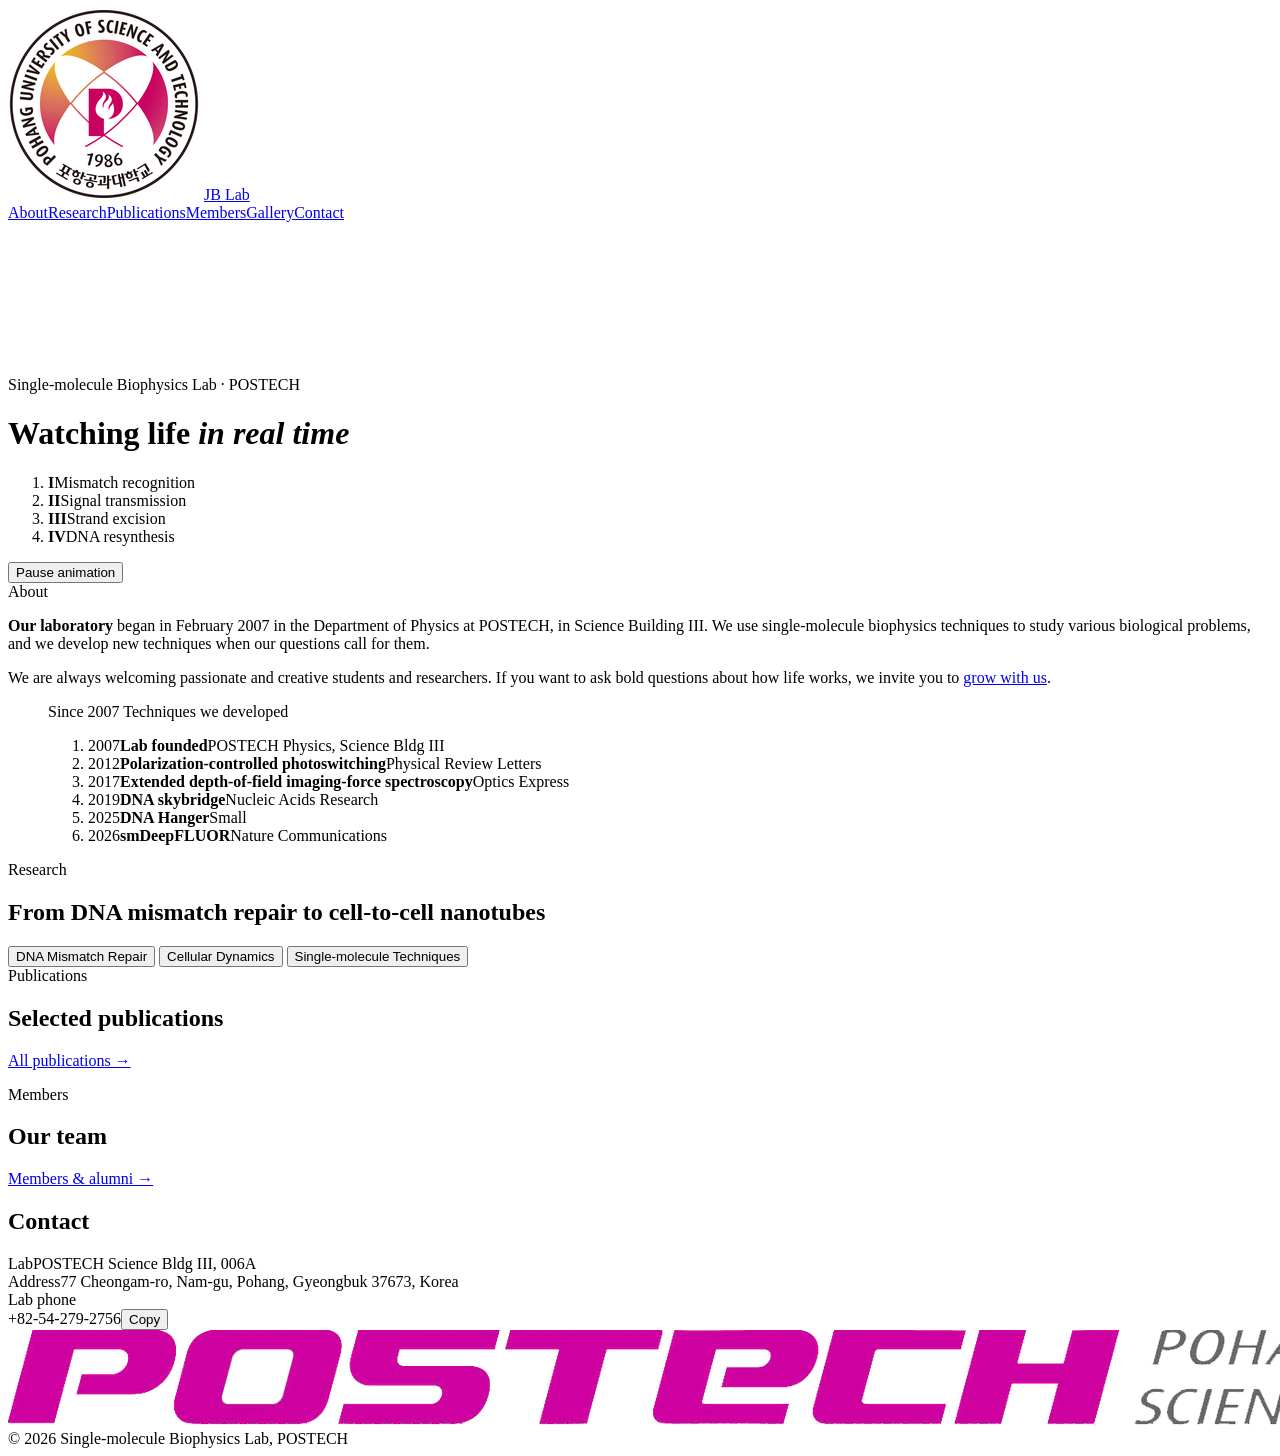
==== index.html @ fd7d80dd "First upload" ====
<!doctype html>
<html lang="en">
<head>
<meta charset="utf-8">
<meta http-equiv="Content-Security-Policy" content="default-src 'self'; script-src 'self'; style-src 'self' https://fonts.googleapis.com; font-src 'self' https://fonts.gstatic.com; img-src 'self' data:; media-src 'self'; connect-src 'self'; object-src 'none'; base-uri 'self'; form-action 'none'; upgrade-insecure-requests">
<meta name="referrer" content="strict-origin-when-cross-origin">
<meta http-equiv="X-Content-Type-Options" content="nosniff">
<meta name="viewport" content="width=device-width, initial-scale=1, viewport-fit=cover">
<title>JB Lab · Single-molecule Biophysics Lab, POSTECH</title>
<meta name="description" content="Jong-Bong Lee's Single-molecule Biophysics Lab at POSTECH: DNA mismatch repair, tunneling nanotubes and single-molecule imaging techniques.">
<meta property="og:type" content="website">
<meta property="og:title" content="JB Lab · Single-molecule Biophysics Lab, POSTECH">
<meta property="og:description" content="Watching life in real time: single-molecule biophysics at POSTECH.">
<meta property="og:url" content="https://jblab.postech.ac.kr/">
<meta property="og:image" content="https://jblab.postech.ac.kr/img/og-image.png">
<link rel="canonical" href="https://jblab.postech.ac.kr/">
<link rel="icon" href="img/favicon.svg" type="image/svg+xml">
<link rel="icon" href="img/favicon-32.png" sizes="32x32" type="image/png">
<link rel="apple-touch-icon" href="img/apple-touch-icon.png">
<link rel="preconnect" href="https://fonts.googleapis.com">
<link rel="preconnect" href="https://fonts.gstatic.com" crossorigin>
<link rel="stylesheet" href="https://fonts.googleapis.com/css2?family=Bricolage+Grotesque:opsz,wght@12..96,400;12..96,600;12..96,800&family=IBM+Plex+Sans:wght@400;500;600&family=IBM+Plex+Mono:wght@400;500&family=Noto+Sans+KR:wght@400;600&display=swap">
<link rel="stylesheet" href="css/style.css">
</head>
<body>
<header class="top">
  <div class="wrap">
    <div class="brand-wrap">
      <a class="emblem" href="https://www.postech.ac.kr/kor/index.do" target="_blank" rel="noopener noreferrer" aria-label="POSTECH homepage"><img src="img/postech-emblem.png" alt="POSTECH emblem" width="192" height="192"></a>
      <span class="brand-div" aria-hidden="true"></span>
      <a class="brand" href="#top">JB Lab</a>
    </div>
    <nav class="main" aria-label="Sections">
      <a href="#about" data-sec="about">About</a><a href="#research" data-sec="research">Research</a><a href="#publications" data-view="publications">Publications</a><a href="#members" data-view="members">Members</a><a href="#gallery" data-view="gallery">Gallery</a><a href="#contact" data-sec="contact">Contact</a>
    </nav>
  </div>
</header>

<main>
<div class="view" data-view="home">
<div class="hero" id="top">
  <canvas id="field" aria-hidden="true"></canvas>
  <div class="wrap">
    <div class="eyebrow">Single-molecule Biophysics Lab · POSTECH</div>
    <h1>Watching life <em>in real time</em></h1>
    <ol class="stages" id="stages" aria-label="DNA mismatch repair steps shown in the animation">
      <li class="on"><b>I</b>Mismatch recognition</li>
      <li><b>II</b>Signal transmission</li>
      <li><b>III</b>Strand excision</li>
      <li><b>IV</b>DNA resynthesis</li>
    </ol>
  </div>
  <button class="anim-btn" id="anim-btn" type="button" aria-pressed="false">Pause animation</button>
</div>
<section id="about">
  <div class="wrap welcome">
    <div class="sec-head about-head">
      <div class="eyebrow">About</div>
    </div>
    <div class="body">
      <p><strong class="lead-in">Our laboratory</strong> began in February 2007 in the Department of Physics at POSTECH, in Science Building III. We use single-molecule biophysics techniques to study various biological problems, and we develop new techniques when our questions call for them.</p>
      <p>We are always welcoming passionate and creative students and researchers. If you want to ask bold questions about how life works, we invite you to <a href="#contact">grow with us</a>.</p>
    </div>
    <figure class="since" lang="en" aria-labelledby="since-cap">
      <figcaption id="since-cap">
        <span class="since-title">Since 2007</span>
        <span class="since-key"><span><i class="mk tool"></i>Techniques we developed</span></span>
      </figcaption>
      <ol class="tl">
        <li class="start"><span class="yr">2007</span><i class="mk start"></i><b>Lab founded</b><span class="src">POSTECH Physics, Science Bldg III</span></li>
        <li class="tool"><span class="yr">2012</span><i class="mk tool"></i><b>Polarization-controlled photoswitching</b><span class="src">Physical Review Letters</span></li>
        <li class="tool"><span class="yr">2017</span><i class="mk tool"></i><b>Extended depth-of-field imaging-force spectroscopy</b><span class="src">Optics Express</span></li>
        <li class="tool"><span class="yr">2019</span><i class="mk tool"></i><b>DNA skybridge</b><span class="src">Nucleic Acids Research</span></li>
        <li class="tool"><span class="yr">2025</span><i class="mk tool"></i><b>DNA Hanger</b><span class="src">Small</span></li>
        <li class="tool"><span class="yr">2026</span><i class="mk tool"></i><b>smDeepFLUOR</b><span class="src">Nature Communications</span></li>
      </ol>
    </figure>
  </div>
</section>

<section id="research">
  <div class="wrap">
    <div class="sec-head">
      <div class="eyebrow">Research</div>
      <h2>From DNA mismatch repair to cell-to-cell nanotubes</h2>
    </div>
    <div class="tabs" role="tablist" aria-label="Research programs">
      <button class="tab" role="tab" id="tab-dna" aria-selected="true" data-g="dna">DNA Mismatch Repair</button>
      <button class="tab" role="tab" id="tab-cell" aria-selected="false" data-g="cell">Cellular Dynamics</button>
      <button class="tab" role="tab" id="tab-tech" aria-selected="false" data-g="tech">Single-molecule Techniques</button>
    </div>
    <div class="topics" id="topics" role="tabpanel"></div>
  </div>
</section>

<section id="highlights">
  <div class="wrap">
    <div class="sec-head row-head"><div><div class="eyebrow">Publications</div><h2>Selected publications</h2></div><a class="more-link" href="#publications">All publications &rarr;</a></div>
    <ol class="sel-list" id="selected"></ol>
  </div>
</section>

<section id="team">
  <div class="wrap">
    <div class="sec-head row-head"><div><div class="eyebrow">Members</div><h2>Our team</h2></div><a class="more-link" href="#members">Members &amp; alumni &rarr;</a></div>
    <ul class="team-grid" id="team-grid"></ul>
  </div>
</section>

<section id="contact">
  <div class="wrap contact">
    <div class="sec-head"><h2>Contact</h2></div>
    <div class="cards">
      <div class="cinfo"><span class="eyebrow">Lab</span><span>POSTECH Science Bldg III, 006A</span></div>
      <div class="cinfo"><span class="eyebrow">Address</span><span>77 Cheongam-ro, Nam-gu, Pohang, Gyeongbuk 37673, Korea</span></div>
      <div class="cinfo"><span class="eyebrow">Lab phone</span><div class="copyrow"><span>+82-54-279-2756</span><button class="copy" id="copy-tel" data-v="+82-54-279-2756">Copy</button></div></div>
    </div>
  </div>
</section>
</div>
<div class="view" data-view="publications" hidden>
<section class="page" aria-labelledby="pubs-title">
  <div class="wrap">
    <div class="sec-head">
      <div class="eyebrow">Publications</div>
      <h2 id="pubs-title">Papers &amp; preprints</h2>
      <p>Corresponding authors marked with *, equal contribution with #.</p>
    </div>
    <div class="pub-tools">
      <div class="tabs tabs-flush" role="group" aria-label="Filter">
        <button class="tab" id="f-all" aria-pressed="true" aria-selected="true" data-f="all">All</button>
        <button class="tab" id="f-paper" aria-selected="false" data-f="paper">Papers</button>
        <button class="tab" id="f-pre" aria-selected="false" data-f="pre">Preprints</button>
      </div>
      <input id="pub-search" type="search" placeholder="Search title, author or journal" aria-label="Search publications">
      <span class="pub-count" id="pub-count"></span>
    </div>
    <div id="pub-list"></div>
  </div>
</section>
</div>
<div class="view" data-view="members" hidden>
<section class="page" aria-labelledby="people-title">
  <div class="wrap">
    <div class="sec-head"><div class="eyebrow" id="people-title">Members</div></div>
    <div class="group-label first">Principal Investigator · Professor</div>
    <div class="pi">
      <div class="avatar photo"><img src="img/people/jblee.webp" alt="Jong-Bong Lee" width="320" height="320"></div>
      <div>
        <h3>Jong-Bong Lee <span class="ko pi-ko">(이종봉)</span></h3>
        <p class="pi-title">Professor, Department of Physics &amp; I-BIO, POSTECH<br>Vice President of Academic Affairs, POSTECH</p>
        <dl class="facts">
          <dt>Office</dt><dd>Science Bldg III, Room 215 (공학3동 215호)</dd>
          <dt>Tel</dt><dd>054-279-2095</dd>
          <dt>E-mail</dt><dd class="mono">jblee@postech.ac.kr</dd>
        </dl>
      </div>
      <div class="pi-bio">
        <div class="bio-cols">
          <div class="bio-col" role="group" aria-labelledby="bio-edu"><h4 id="bio-edu">Education</h4><ul class="cv cv-short">
            <li><time>2004</time><span>Ph.D., Physics, Brandeis University, USA <small>Advisor: Prof. Robert B. Meyer</small></span></li>
            <li><time>1996</time><span>M.S., Physics, Sogang University <small>Advisor: Prof. Sin-Doo Lee</small></span></li>
            <li><time>1993</time><span>B.S., Physics (minor in Mathematics), Sogang University</span></li>
          </ul></div>
          <div class="bio-col" role="group" aria-labelledby="bio-car"><h4 id="bio-car">Career</h4><ul class="cv">
            <li><time>2023 ~ Present</time><span>Vice President of Academic Affairs, POSTECH</span></li>
            <li><time>2007 ~ Present</time><span>Assistant, Associate and Full Professor, Department of Physics, POSTECH</span></li>
            <li><time>2019 ~ 2023</time><span>Head, Division of Interdisciplinary Bioscience &amp; Bioengineering (I-BIO), POSTECH</span></li>
            <li><time>2017 ~ 2019</time><span>Mueunjae-Chaired Professor, POSTECH</span></li>
            <li><time>2004 ~ 2007</time><span>Postdoctoral Researcher, Harvard Medical School, USA</span></li>
          </ul></div>
          <div class="bio-col" role="group" aria-labelledby="bio-svc"><h4 id="bio-svc">Service</h4><ul class="cv">
            <li><time>2021 ~ Present</time><span>Member, Commission on Biological Physics, International Union of Pure and Applied Physics (IUPAP)</span></li>
            <li><time>2025 ~ 2026</time><span>Auditor, Asia Pacific Center for Theoretical Physics (APCTP)</span></li>
            <li><time>2019 ~ 2021</time><span>Chair, Division of Biological Physics, Korean Physical Society</span></li>
          </ul></div>
        </div>
      </div>
    </div>
    <div class="group-label">Postdoctoral Researcher</div>
    <div class="people" id="postdocs"></div>
    <div class="group-label">Graduate Students</div>
    <div class="people" id="students"></div>
    <div class="group-label">Alumni</div>
    <div class="alumni" id="alumni"></div>
  </div>
</section>
</div>
<div class="view" data-view="gallery" hidden>
<section class="page" aria-labelledby="gallery-title">
  <div class="wrap">
    <div class="sec-head"><div class="eyebrow">Life in the lab</div><h2 id="gallery-title">Photo gallery</h2></div>
    <div class="gal-tools">
      <div class="tabs gal-years" id="gal-years" role="group" aria-label="Filter by year"></div>
      <span class="pub-count" id="gal-count"></span>
    </div>
    <div id="gal-list"></div>
  </div>
</section>
</div>
</main>
<div class="lb" id="lb" hidden role="dialog" aria-modal="true" aria-labelledby="lb-title">
  <div class="lb-bar">
    <div class="lb-meta"><b id="lb-title"></b><span id="lb-sub"></span></div>
    <button class="lb-btn" id="lb-close" type="button" aria-label="Close">&times;</button>
  </div>
  <div class="lb-stage">
    <button class="lb-btn lb-nav" id="lb-prev" type="button" aria-label="Previous photo">&lsaquo;</button>
    <img id="lb-img" alt="">
    <button class="lb-btn lb-nav" id="lb-next" type="button" aria-label="Next photo">&rsaquo;</button>
  </div>
</div>

<footer>
  <div class="wrap">
    <a class="univ" href="https://www.postech.ac.kr/kor/index.do" target="_blank" rel="noopener noreferrer" aria-label="POSTECH homepage"><img src="img/postech-logo.webp" alt="POSTECH, Pohang University of Science and Technology" width="1855" height="96"></a>
    <span>© 2026 Single-molecule Biophysics Lab, POSTECH</span>
  </div>
</footer>

<script src="js/main.js" defer></script>
</body>
</html>
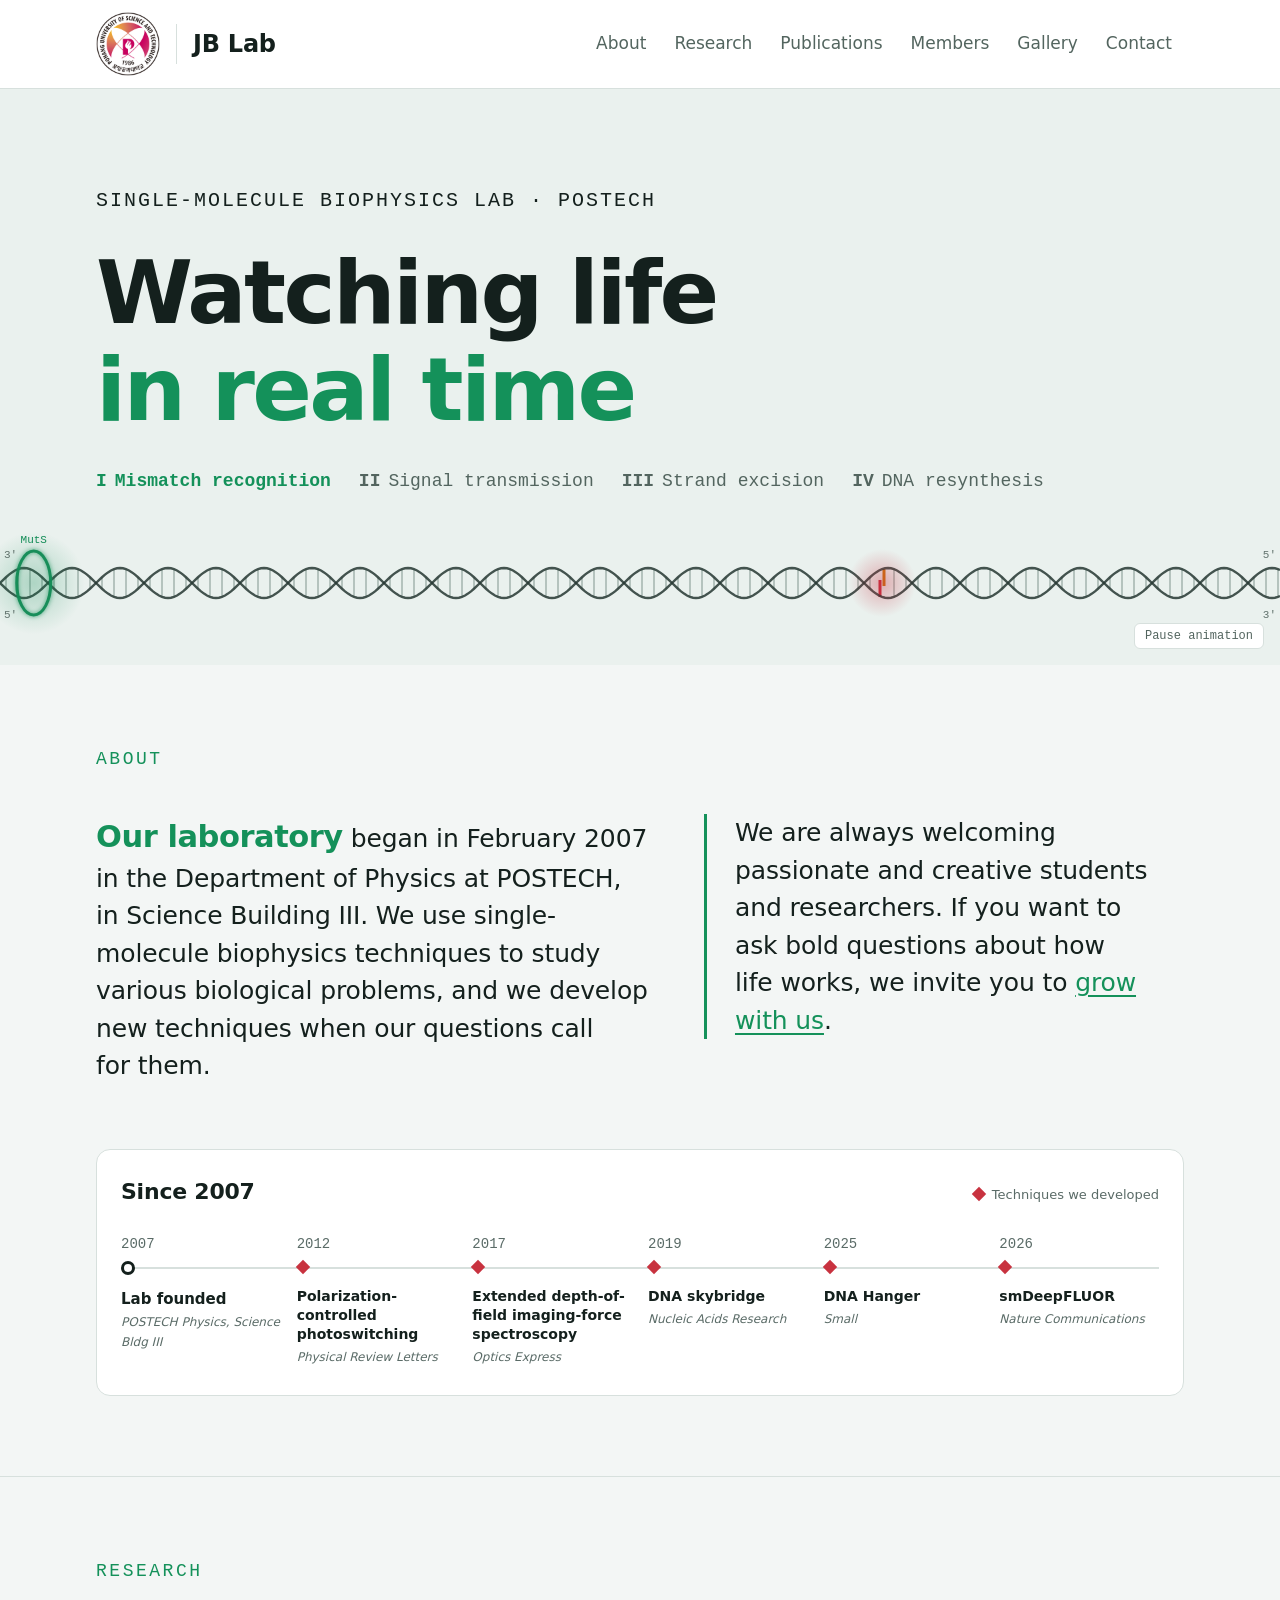
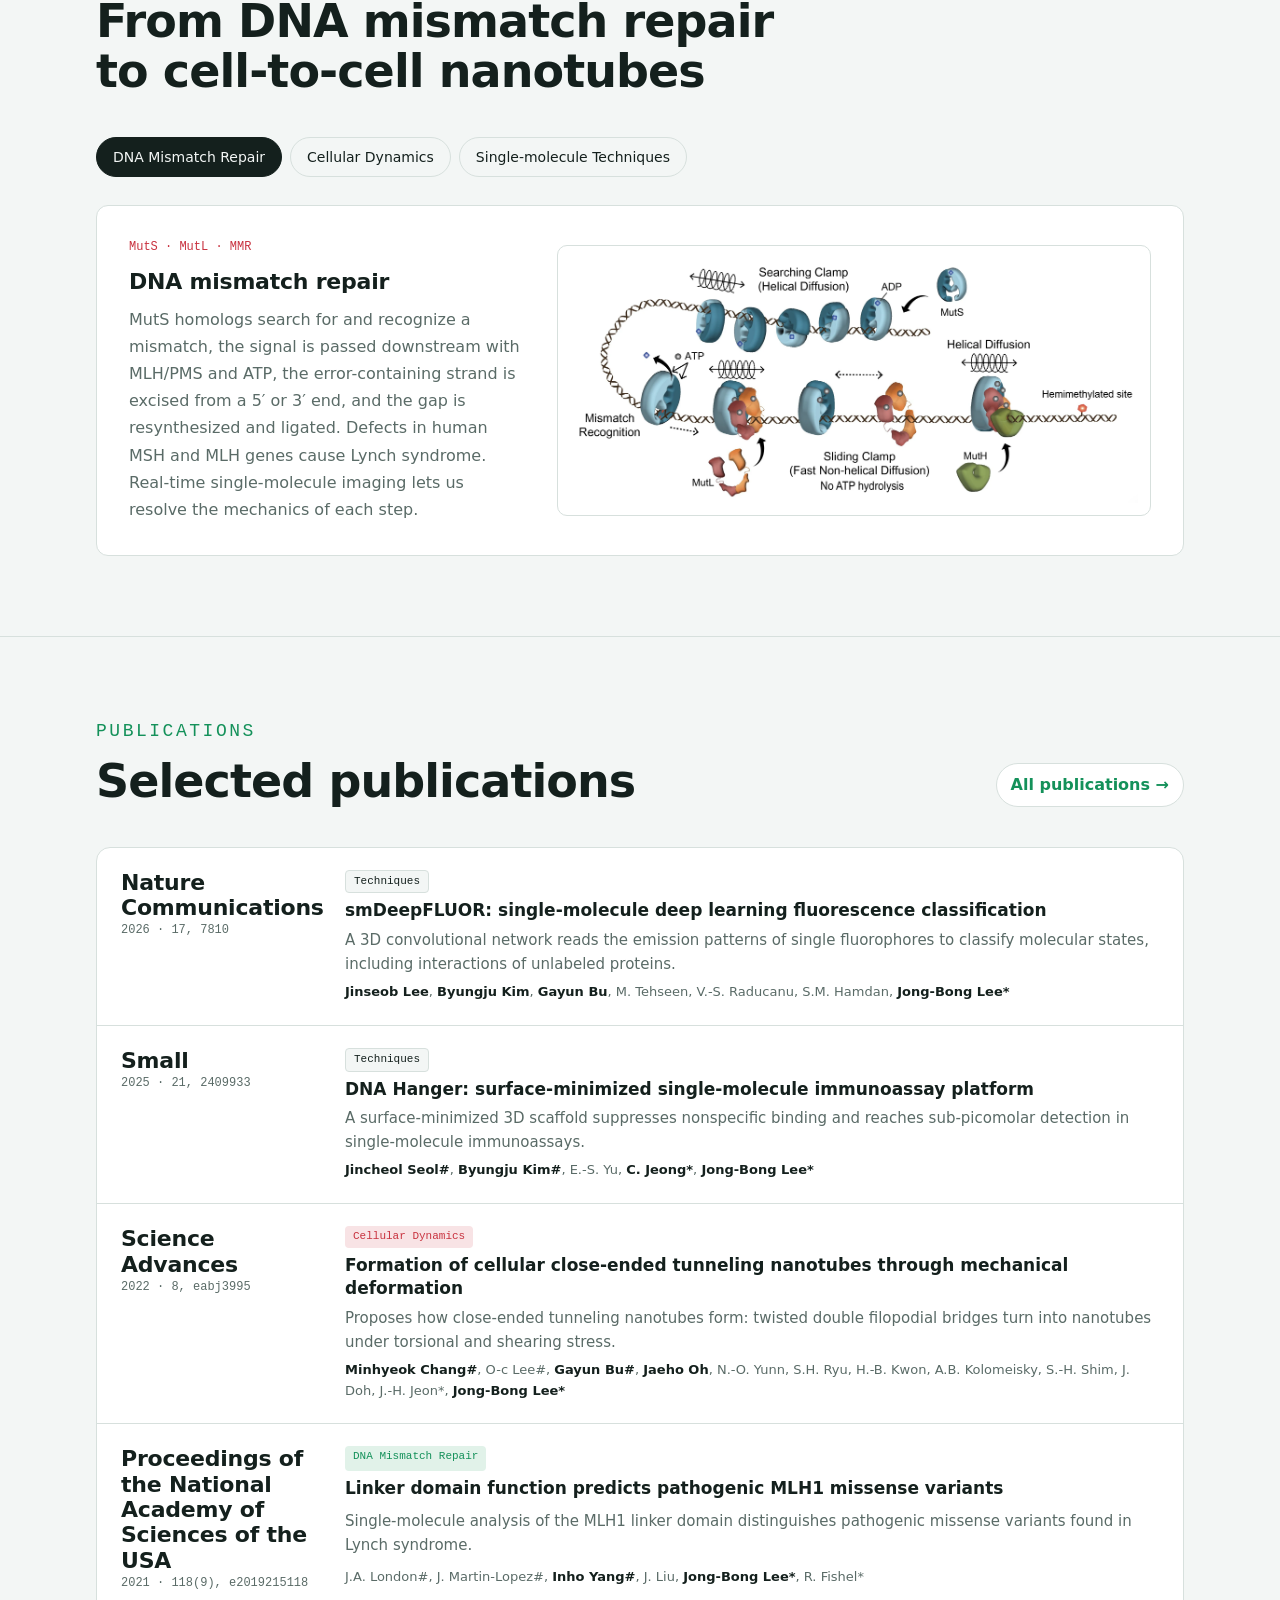
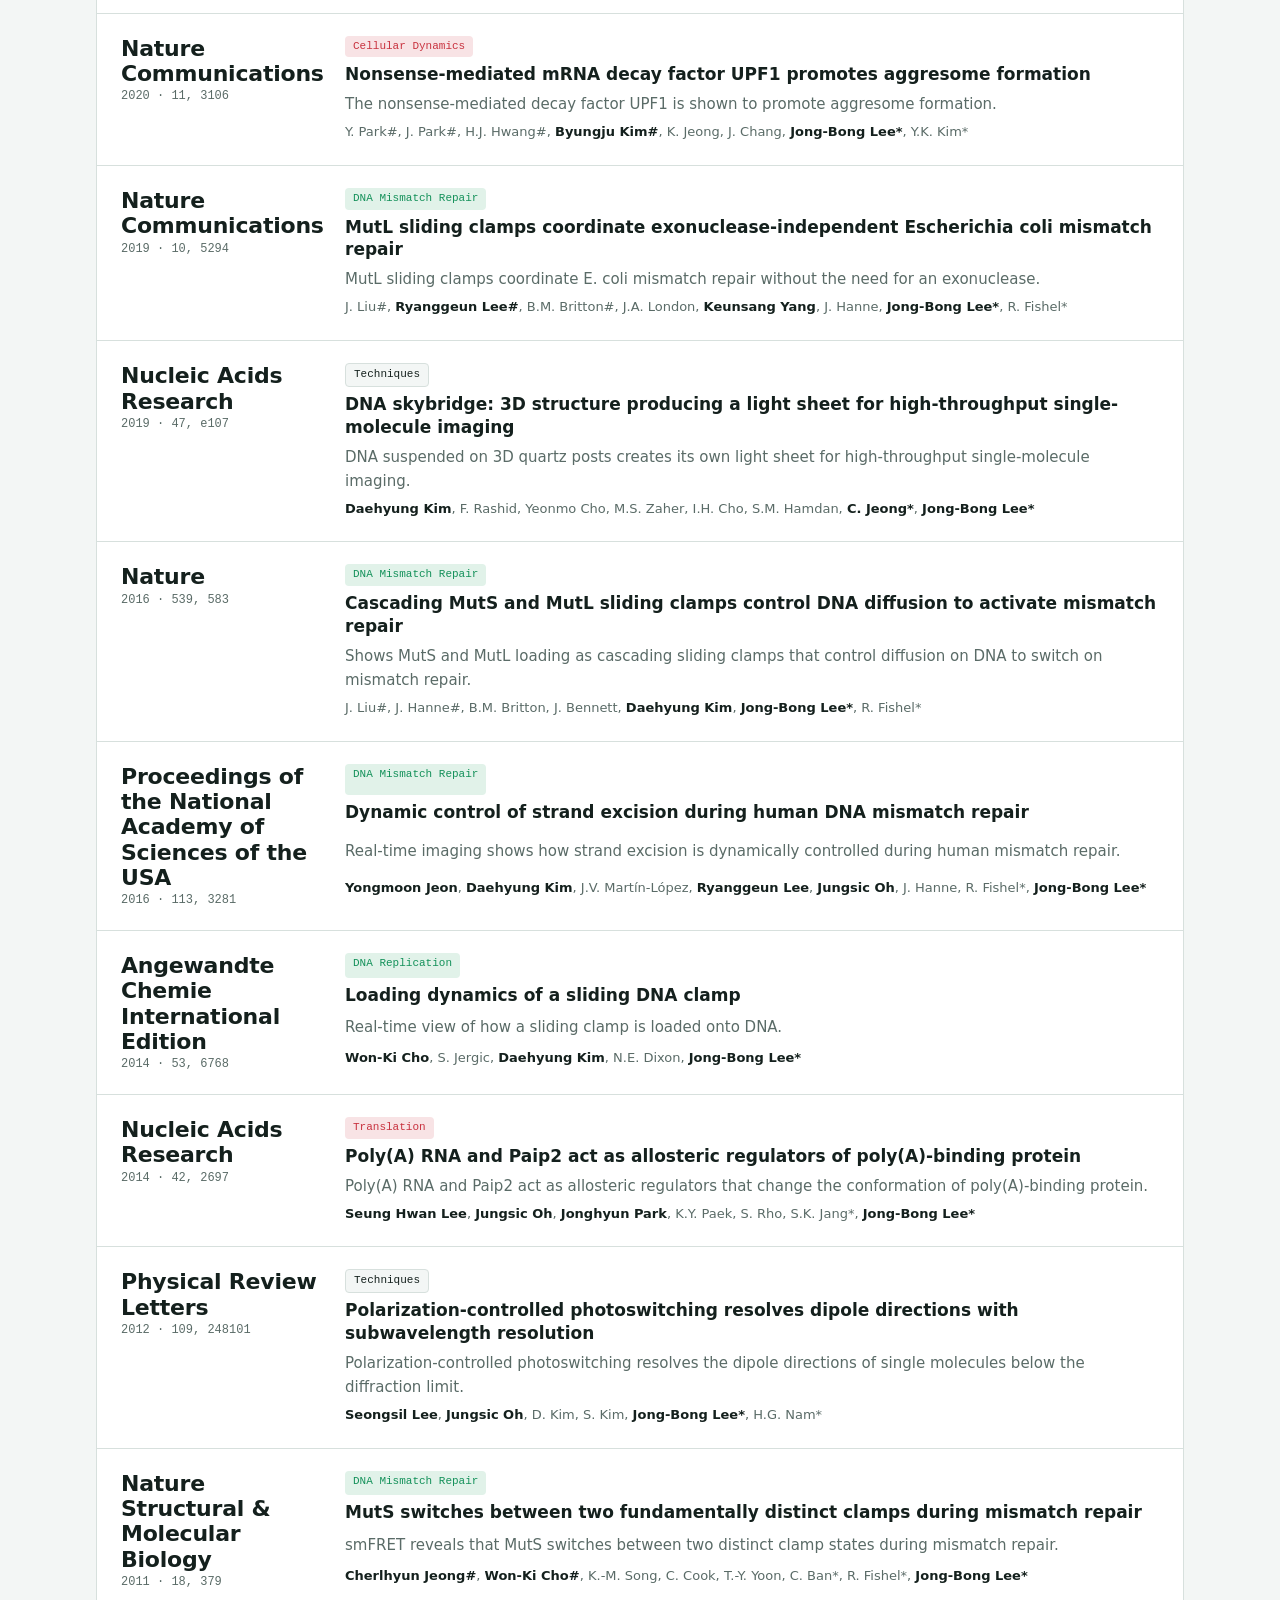
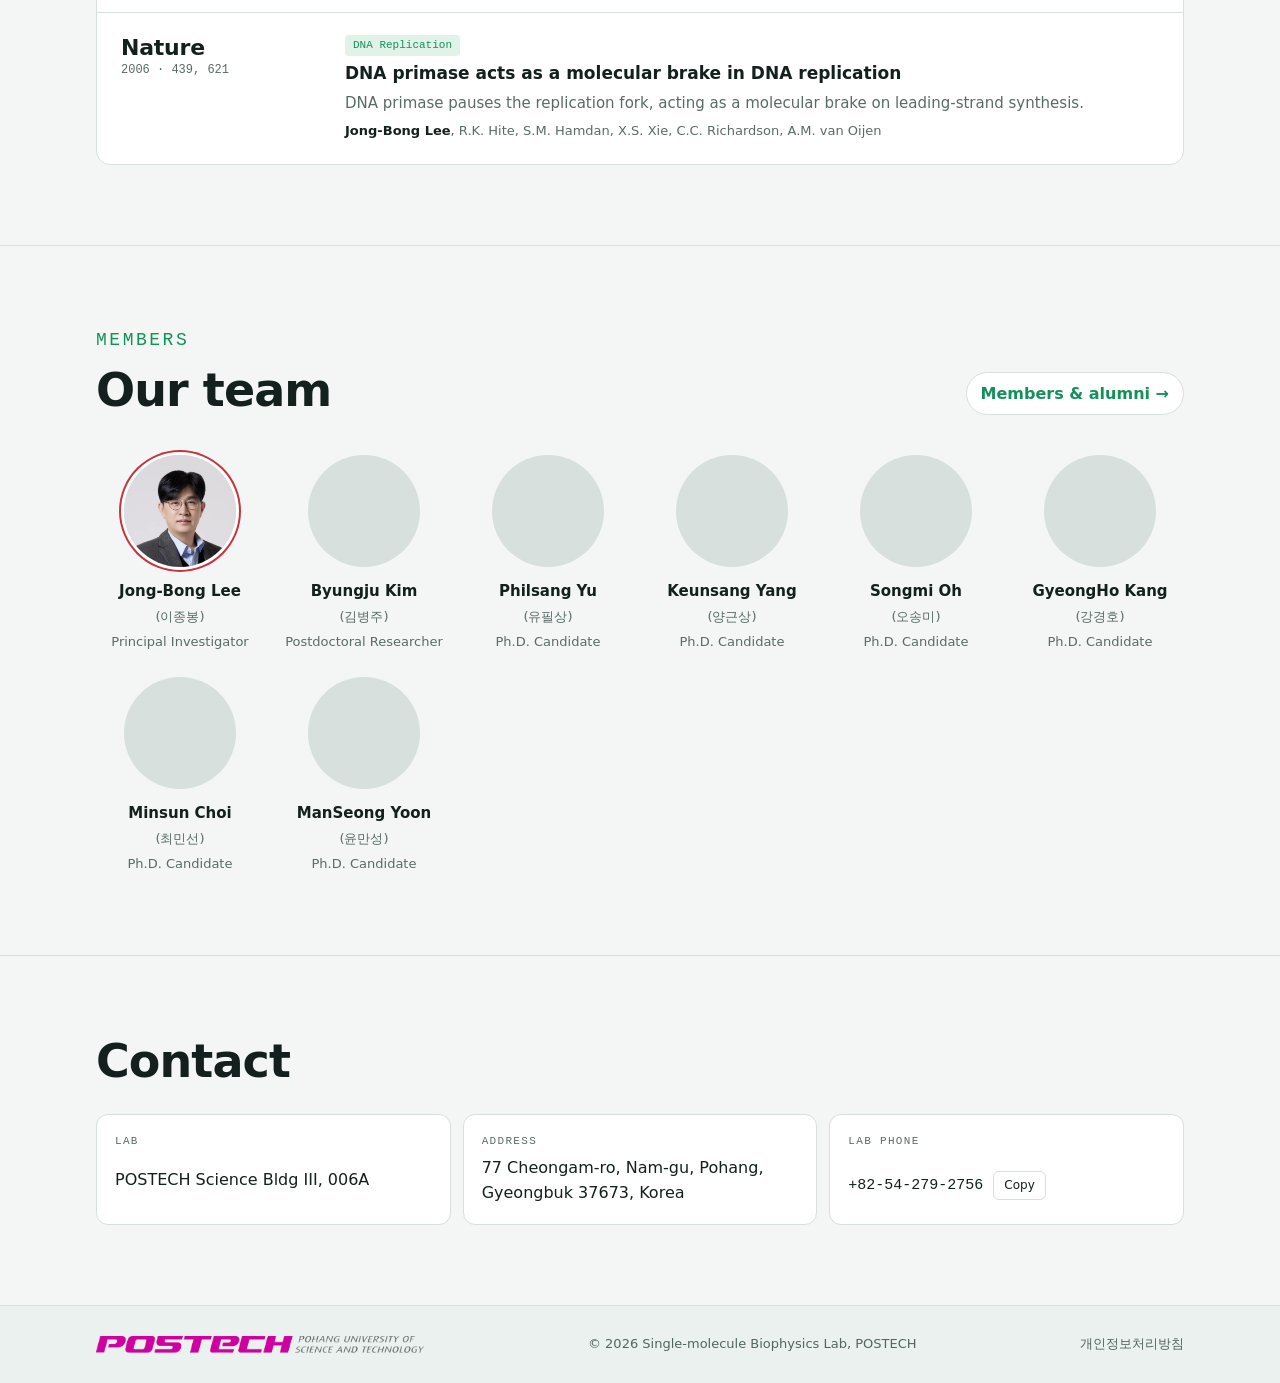
==== commit 993e5fd1: "Add privacy policy link" ====
--- a/index.html
+++ b/index.html
@@ -214,7 +214,8 @@
 <footer>
   <div class="wrap">
     <a class="univ" href="https://www.postech.ac.kr/kor/index.do" target="_blank" rel="noopener noreferrer" aria-label="POSTECH homepage"><img src="img/postech-logo.webp" alt="POSTECH, Pohang University of Science and Technology" width="1855" height="96"></a>
-    <span>© 2026 Single-molecule Biophysics Lab, POSTECH</span>
+    <span class="copy-note">© 2026 Single-molecule Biophysics Lab, POSTECH</span>
+    <a class="privacy" href="https://www.postech.ac.kr/kor/usage-guide/privacy_policy.do" target="_blank" rel="noopener noreferrer" lang="ko">개인정보처리방침</a>
   </div>
 </footer>
 
--- a/css/style.css
+++ b/css/style.css
@@ -0,0 +1,301 @@
+/* JB Lab - Single-molecule Biophysics Lab, POSTECH */
+html{color-scheme:light;padding-top:env(safe-area-inset-top,0px);padding-bottom:env(safe-area-inset-bottom,0px)}
+body{margin:0}
+img,video{max-width:100%}
+[hidden]{display:none!important}
+/* Layout: a pale mint masthead with the mismatch-repair animation, then a cool lab-bench page; one light theme everywhere to keep it easy on the eyes. */
+:root{
+  --bg:#f3f6f5; --surface:#ffffff; --fg:#14201d; --muted:#5a6b67; --line:#d7e0dd;
+  --donor:#14915a; --acceptor:#c8323f; --donor-soft:#e1f2e9; --acceptor-soft:#f8e3e5;
+  --field:#eaf1ee; --field-fg:#14201d; --field-muted:#53655f;
+  --f-display:"Bricolage Grotesque","Noto Sans KR",system-ui,sans-serif;
+  --f-body:"IBM Plex Sans","Noto Sans KR",system-ui,sans-serif;
+  --f-mono:"IBM Plex Mono",ui-monospace,Menlo,monospace;
+  color-scheme:light;
+}
+
+*{box-sizing:border-box}
+html{scroll-behavior:smooth;scroll-padding-top:92px}
+@media (prefers-reduced-motion: reduce){html{scroll-behavior:auto}}
+body{background:var(--bg);color:var(--fg);font-family:var(--f-body);font-size:16px;line-height:1.6}
+body::before{content:"";position:fixed;inset:0 0 auto;height:env(safe-area-inset-top,0px);z-index:10;background:var(--surface)}
+a{color:inherit}
+:focus-visible{outline:2px solid var(--donor);outline-offset:3px;border-radius:4px}
+.wrap{max-width:1120px;margin:0 auto;padding-left:max(16px,env(safe-area-inset-left,0px));padding-right:max(16px,env(safe-area-inset-right,0px))}
+h1,h2,h3{font-family:var(--f-display);text-wrap:balance;margin:0;line-height:1.1}
+.eyebrow{font-family:var(--f-mono);font-size:12px;letter-spacing:.12em;text-transform:uppercase;color:var(--muted)}
+
+/* header */
+header.top{position:sticky;top:env(safe-area-inset-top,0px);z-index:20;background:var(--surface);color:var(--field-fg);border-bottom:1px solid var(--line)}
+header.top .wrap{display:flex;align-items:center;gap:16px;padding-block:12px;flex-wrap:wrap}
+.brand{display:flex;align-items:center;gap:10px;text-decoration:none;font-family:var(--f-display);font-weight:800;font-size:clamp(20px,2vw,24px);letter-spacing:-.01em}
+.brand-wrap{display:flex;align-items:center;gap:16px}
+.emblem{display:block;flex:none;border-radius:50%}
+.emblem img{display:block;width:64px;height:64px}
+@media (max-width:820px){.emblem img{width:52px;height:52px}}
+.brand-div{width:1px;height:40px;background:var(--line)}
+nav.main{margin-left:auto;display:flex;gap:4px;flex-wrap:wrap}
+nav.main a{text-decoration:none;font-size:17px;font-weight:500;color:var(--field-muted);padding:8px 12px;border-radius:6px;white-space:nowrap}
+nav.main a:hover{color:var(--field-fg);background:var(--donor-soft)}
+nav.main a.on{color:var(--field-fg);background:var(--donor-soft);box-shadow:inset 0 -2px 0 var(--donor)}
+/* pages: home scrolls through the lab; Publications, Members and Gallery are separate views routed on the URL hash */
+.page{padding-block:64px 88px}
+.page .sec-head h2{font-size:clamp(34px,5vw,54px)}
+.sec-head.row-head{display:flex;justify-content:space-between;align-items:flex-end;gap:12px 24px;flex-wrap:wrap}
+.row-head > div{display:grid;gap:10px}
+.more-link{font-weight:600;color:var(--donor);text-decoration:none;white-space:nowrap;padding:8px 14px;border:1px solid var(--line);border-radius:999px;background:var(--surface)}
+.more-link:hover{border-color:var(--donor)}
+.team-grid{list-style:none;margin:0;padding:0;display:grid;grid-template-columns:repeat(auto-fill,minmax(min(100%,150px),1fr));gap:24px 16px}
+.team-grid li{display:grid;justify-items:center;text-align:center;gap:4px}
+.team-grid .avatar{width:112px;height:112px;margin-bottom:8px;font-size:28px}
+.team-grid li.lead .avatar{box-shadow:0 0 0 3px var(--surface),0 0 0 5px var(--acceptor)}
+.team-grid b{font-weight:600;font-size:15px}
+.team-grid .ko{font-family:"Noto Sans KR",var(--f-body);font-size:13px;color:var(--muted)}
+.team-grid .role{font-size:13px;color:var(--muted)}
+
+/* hero */
+.hero{background:var(--field);color:var(--field-fg);position:relative;overflow:hidden}
+.hero canvas{position:absolute;inset:0;width:100%;height:100%;display:block}
+.hero .wrap{position:relative;padding-block:96px 170px;display:grid;gap:28px}
+.hero .eyebrow{color:var(--field-fg);font-size:clamp(15px,1.9vw,20px);letter-spacing:.1em;font-weight:500}
+.hero h1{font-size:clamp(40px,7.5vw,88px);font-weight:800;letter-spacing:-.03em;max-width:13ch}
+.hero h1 em{font-style:normal;color:var(--donor)}
+.hero p{max-width:56ch;font-size:18px;color:var(--muted);margin:0}
+.hero .meta{display:flex;gap:24px;flex-wrap:wrap;font-family:var(--f-mono);font-size:13px;color:var(--field-muted)}
+.hero .meta b{display:block;font-family:var(--f-display);font-size:30px;color:var(--field-fg);font-weight:600}
+.scalebar{position:absolute;right:max(16px,env(safe-area-inset-right,0px));bottom:20px;font-family:var(--f-mono);font-size:11px;color:var(--field-muted);text-align:center}
+.scalebar span{display:block;width:72px;height:4px;background:var(--field-fg);margin-bottom:4px}
+.stages{list-style:none;margin:0;padding:0;display:flex;gap:10px 28px;flex-wrap:wrap;font-family:var(--f-mono);font-size:clamp(15px,1.6vw,18px);color:var(--field-muted)}
+.stages li{transition:color .3s}
+.stages li b{font-weight:600;margin-right:8px}
+.stages li.on{color:var(--donor);font-weight:600}
+.anim-btn{position:absolute;right:max(16px,env(safe-area-inset-right,0px));bottom:16px;z-index:2;font:500 12px var(--f-mono);color:var(--field-muted);background:var(--surface);border:1px solid var(--line);border-radius:6px;padding:5px 10px;cursor:pointer}
+.anim-btn:hover{color:var(--field-fg);border-color:var(--donor)}
+
+section{padding-block:80px}
+section + section{border-top:1px solid var(--line)}
+.sec-head{display:grid;gap:10px;margin-bottom:40px}
+.sec-head h2{font-size:clamp(30px,4.5vw,46px);font-weight:800;letter-spacing:-.02em}
+.sec-head p{margin:0;color:var(--muted);max-width:62ch}
+.sec-head .eyebrow{font-size:clamp(15px,1.6vw,18px);font-weight:500;letter-spacing:.14em;color:var(--donor)}
+
+/* welcome */
+.welcome{display:grid;gap:48px}
+.about-head{margin-bottom:-8px}
+.lead-in{font-family:var(--f-display);font-weight:800;font-size:1.22em;letter-spacing:-.015em;color:var(--donor)}
+.welcome .body{display:grid;grid-template-columns:minmax(0,1.15fr) minmax(0,1fr);gap:28px 56px;align-items:start}
+.welcome .body p{margin:0;font-family:var(--f-display);font-size:clamp(20px,2.1vw,25px);font-weight:400;line-height:1.5;letter-spacing:-.005em;text-wrap:pretty}
+.welcome .body p + p{padding-left:28px;border-left:3px solid var(--donor);color:var(--fg)}
+.welcome .body a{color:var(--donor);text-underline-offset:4px}
+@media (max-width:820px){.welcome .body{grid-template-columns:1fr}.welcome .body p + p{padding-left:18px}}
+/* milestone timeline: horizontal track on wide screens, vertical on phones; evenly spaced, not to scale */
+.since{margin:0;background:var(--surface);border:1px solid var(--line);border-radius:14px;padding:24px 24px 28px}
+.since figcaption{display:flex;justify-content:space-between;align-items:baseline;gap:12px 24px;flex-wrap:wrap;margin-bottom:24px}
+.since-title{font-family:var(--f-display);font-weight:800;font-size:22px;letter-spacing:-.01em}
+.since-key{display:flex;gap:18px;flex-wrap:wrap;font-size:13px;color:var(--muted)}
+.since-key i{margin-right:7px;vertical-align:-1px}
+.mk{display:inline-block;width:12px;height:12px;flex:none}
+.mk.bio{border-radius:50%;background:var(--donor)}
+.mk.tool{background:var(--acceptor);transform:rotate(45deg) scale(.85)}
+.mk.start{border-radius:50%;background:var(--surface);border:3px solid var(--fg);width:14px;height:14px}
+.tl{list-style:none;margin:0;padding:0;display:grid;grid-template-columns:repeat(6,minmax(0,1fr));gap:0 16px;position:relative}
+.tl::before{content:"";position:absolute;left:0;right:0;top:34px;height:2px;background:var(--line)}
+.tl li{display:flex;flex-direction:column;gap:4px;min-width:0;position:relative}
+.tl .yr{font-family:var(--f-mono);font-size:14px;font-weight:500;font-variant-numeric:tabular-nums;color:var(--muted);height:22px}
+.tl li .mk{margin:2px 0 10px;position:relative}
+.tl b{font-weight:600;font-size:14px;line-height:1.35;hyphens:auto;overflow-wrap:break-word}
+.tl .src{font-size:12px;color:var(--muted);font-style:italic}
+.tl li.start b{font-size:15px}
+@media (max-width:900px){
+  .tl{grid-template-columns:1fr;gap:18px;padding-left:28px}
+  .tl::before{left:6px;right:auto;top:6px;bottom:6px;width:2px;height:auto}
+  .tl li{display:grid;grid-template-columns:52px minmax(0,1fr);column-gap:10px;row-gap:2px}
+  .tl .yr{grid-row:1/3;height:auto;padding-top:1px}
+  .tl li .mk{position:absolute;left:-28px;top:3px;margin:0}
+  .tl b,.tl .src{grid-column:2}
+}
+.welcome .lead{font-family:var(--f-display);font-size:clamp(22px,2.6vw,30px);font-weight:600;line-height:1.3;letter-spacing:-.01em}
+.welcome .lead span{color:var(--donor)}
+.welcome .body p{margin:0 0 16px;max-width:62ch}
+.trace{margin-top:28px;background:var(--surface);border:1px solid var(--line);border-radius:10px;padding:16px}
+.trace svg{width:100%;height:auto;display:block}
+.trace figcaption{font-family:var(--f-mono);font-size:12px;color:var(--muted);margin-top:8px}
+
+/* research */
+.tabs{display:flex;gap:8px;flex-wrap:wrap;margin-bottom:28px}
+.tab{font:inherit;font-size:14px;font-weight:500;padding:8px 16px;border-radius:999px;border:1px solid var(--line);background:transparent;color:var(--fg);cursor:pointer}
+.tab[aria-selected="true"],.tab[aria-pressed="true"]{background:var(--fg);color:var(--bg);border-color:var(--fg)}
+.topics{display:grid;grid-template-columns:repeat(auto-fit,minmax(min(100%,320px),1fr));gap:20px}
+.topic{background:var(--surface);border:1px solid var(--line);border-radius:12px;padding:24px;display:flex;flex-direction:column;gap:12px;min-width:0}
+.topic .k{font-family:var(--f-mono);font-size:12px;color:var(--acceptor)}
+.topic h3{font-size:22px;font-weight:600;letter-spacing:-.01em}
+.topic p{margin:0;color:var(--muted);font-size:15px}
+.topic-text{display:flex;flex-direction:column;gap:12px;min-width:0}
+.topic.side{display:grid;grid-template-columns:minmax(0,1fr) minmax(0,1.5fr);gap:32px;align-items:center;padding:32px}
+.topic.side .topic-text p{font-size:16px;line-height:1.7}
+.topic.side .refs{margin-top:8px}
+.topic.side .topic-fig{margin:0}
+.topic.side.wide{grid-template-columns:minmax(0,1fr) minmax(0,2.1fr);gap:28px}
+.topic.side.wide .topic-media{gap:12px}
+.topic.side.wide .topic-fig{padding:8px}
+@media (max-width:1100px){.topic.side.wide{grid-template-columns:1fr;gap:20px}}
+.topics .topic{grid-column:1/-1}
+.topic:not(.side) .topic-media{margin-top:8px;align-items:stretch}
+.topic:not(.side) .topic-media .topic-fig{margin:0;display:flex;align-items:center}
+.topic:not(.side) .topic-text p{max-width:80ch}
+.topic-media{display:grid;grid-template-columns:minmax(0,1fr) minmax(0,1fr);gap:16px;align-items:center;min-width:0}
+.topic-fig video{display:block;width:100%;height:auto;max-width:100%;border-radius:6px;background:#000}
+.topic-fig.vid{background:var(--surface)}
+.topic-fig figcaption{font-family:var(--f-mono);font-size:12px;color:var(--muted);margin-top:8px}
+.topic-fig figcaption.legend{display:flex;flex-wrap:wrap;gap:6px 18px;font-size:13px;color:var(--fg)}
+.topic-fig figcaption.legend i{display:inline-block;width:10px;height:10px;border-radius:50%;margin-right:7px;vertical-align:0}
+@media (max-width:560px){.topic-media{grid-template-columns:1fr}}
+@media (max-width:820px){.topic.side{grid-template-columns:1fr;gap:16px;padding:24px}}
+.topic-fig{margin:8px 0 0;background:#fff;border:1px solid var(--line);border-radius:10px;padding:12px;overflow:hidden}
+.topic-fig img{display:block;width:100%;height:auto;max-width:100%}
+.topic .refs{margin-top:auto;padding-top:8px;display:flex;flex-direction:column;gap:6px;font-size:13px}
+.topic .refs a{color:var(--fg);text-decoration-color:var(--line);text-underline-offset:3px}
+.topic .refs a:hover{text-decoration-color:var(--donor)}
+
+/* people */
+.pi{display:grid;grid-template-columns:auto minmax(0,1fr);gap:28px;align-items:center;background:var(--surface);border:1px solid var(--line);border-radius:14px;padding:28px;margin-bottom:32px}
+.avatar{width:56px;height:56px;border-radius:50%;display:grid;place-items:center;font-family:var(--f-display);font-weight:600;font-size:18px;background:var(--donor-soft);color:var(--donor);flex:none}
+.avatar.photo{overflow:hidden;background:var(--line)}
+.avatar.photo img{width:100%;height:100%;object-fit:cover;display:block}
+.person .avatar{width:72px;height:72px}
+.pi .avatar{width:104px;height:104px;font-size:34px;background:var(--acceptor-soft);color:var(--acceptor)}
+.pi h3{font-size:28px;font-weight:800}
+.pi .role{color:var(--muted);margin:4px 0 14px}
+dl.facts{display:grid;grid-template-columns:auto 1fr;gap:4px 16px;margin:0;font-size:14px}
+dl.facts dt{font-family:var(--f-mono);font-size:12px;color:var(--muted);padding-top:2px}
+dl.facts dd{margin:0}
+.group-label.first{margin-top:0}
+.pi h3{margin-bottom:12px}
+.pi-bio{grid-column:1/-1;border-top:1px solid var(--line);padding-top:22px;display:grid;gap:20px;min-width:0}
+.pi-title{margin:-4px 0 14px;font-weight:500;line-height:1.55;color:var(--fg)}
+.bio-cols{display:grid;grid-template-columns:repeat(auto-fit,minmax(min(100%,280px),1fr));gap:20px 32px}
+.bio-cols h4{margin:0 0 10px;font-family:var(--f-display);font-size:16px;font-weight:800;color:var(--donor)}
+.cv{list-style:none;margin:0;padding:0;display:grid;gap:9px}
+.cv li{display:grid;grid-template-columns:118px minmax(0,1fr);gap:10px;font-size:14px;line-height:1.45}
+.cv time{font-family:var(--f-mono);font-size:12.5px;color:var(--muted);padding-top:1px;font-variant-numeric:tabular-nums}
+.cv small{display:block;color:var(--muted);font-size:12.5px}
+.cv.cv-short li{grid-template-columns:52px minmax(0,1fr)}
+.group-label{font-family:var(--f-display);font-size:clamp(22px,2.4vw,28px);font-weight:800;letter-spacing:-.01em;color:var(--fg);margin:48px 0 18px;padding-bottom:10px;border-bottom:2px solid var(--line)}
+.people{display:grid;grid-template-columns:repeat(auto-fill,minmax(min(100%,320px),1fr));gap:14px}
+.person .ko,.alum .ko{white-space:nowrap}
+.person{display:flex;gap:14px;align-items:flex-start;padding:16px;background:var(--surface);border:1px solid var(--line);border-radius:12px;min-width:0}
+.person > div{min-width:0}
+.person b{display:block;font-weight:600}
+.person .ko{font-family:"Noto Sans KR",var(--f-body);color:var(--muted);font-weight:400;font-size:14px}
+.person .deg{font-size:13px;color:var(--muted);margin-top:2px}
+.person .mail{font-family:var(--f-mono);font-size:12px;margin-top:6px;overflow-wrap:anywhere;color:var(--fg)}
+.alumni{display:grid;grid-template-columns:repeat(auto-fill,minmax(min(100%,250px),1fr));gap:10px}
+.alum{display:grid;gap:3px;align-content:start;padding:12px 14px;border:1px solid var(--line);border-radius:10px;background:var(--surface);min-width:0}
+.alum b{font-weight:600;font-size:15px}
+.alum .ko{font-family:"Noto Sans KR",var(--f-body);color:var(--muted);font-weight:400;font-size:13px}
+.alum .deg{font-family:var(--f-mono);font-size:12px;color:var(--muted);font-variant-numeric:tabular-nums}
+.alum b a{color:inherit;text-decoration:underline;text-decoration-color:var(--line);text-underline-offset:3px}
+.alum b a:hover{text-decoration-color:var(--donor)}
+.alum b a.home{text-decoration:none;color:var(--donor);font-size:13px}
+.alum .now{font-size:13px;color:var(--donor);overflow-wrap:anywhere}
+
+/* publications */
+.pub-tools{display:flex;gap:12px;flex-wrap:wrap;align-items:center;margin-bottom:24px}
+.pub-tools input{flex:1 1 260px;min-width:0;font:inherit;font-size:15px;padding:10px 14px;border:1px solid var(--line);border-radius:8px;background:var(--surface);color:var(--fg)}
+.pub-count{font-family:var(--f-mono);font-size:13px;color:var(--muted);font-variant-numeric:tabular-nums}
+.selected > p{margin:0 0 20px;color:var(--muted);font-size:15px}
+.sel-list{list-style:none;margin:0;padding:0;border:1px solid var(--line);border-radius:14px;background:var(--surface);overflow:hidden}
+.sel{display:grid;grid-template-columns:200px minmax(0,1fr);gap:24px;padding:22px 24px;border-top:1px solid var(--line)}
+.sel:first-child{border-top:0}
+.sel .jn{font-family:var(--f-display);font-weight:800;font-size:22px;line-height:1.15;letter-spacing:-.01em}
+.sel .jn small{display:block;font-family:var(--f-mono);font-weight:400;font-size:12px;color:var(--muted);letter-spacing:0;margin-top:4px}
+.sel .body{min-width:0;display:grid;gap:6px}
+.sel a.t{font-weight:600;font-size:17px;line-height:1.35;text-decoration:none}
+.sel a.t:hover{text-decoration:underline;text-decoration-color:var(--donor);text-underline-offset:3px}
+.sel .why{margin:0;font-size:15px;color:var(--muted)}
+.sel .au{font-size:13px;color:var(--muted)}
+.sel .au strong{color:var(--fg);font-weight:600}
+.area{justify-self:start;font-family:var(--f-mono);font-size:11px;padding:2px 8px;border-radius:4px}
+.area.dna{background:var(--donor-soft);color:var(--donor)}
+.area.cell{background:var(--acceptor-soft);color:var(--acceptor)}
+.area.tech{background:var(--bg);color:var(--fg);border:1px solid var(--line)}
+.all-head{font-size:24px;font-weight:800;letter-spacing:-.01em;margin-bottom:16px}
+@media (max-width:820px){.sel{grid-template-columns:1fr;gap:8px;padding:18px}}
+.year{display:grid;grid-template-columns:88px minmax(0,1fr);gap:20px;padding-block:18px;border-top:1px solid var(--line)}
+.year > h3{font-family:var(--f-mono);font-weight:500;font-size:15px;color:var(--muted);padding-top:3px;font-variant-numeric:tabular-nums}
+.year ol{list-style:none;margin:0;padding:0;display:grid;gap:18px}
+.pub a.t{font-weight:600;text-decoration:none;line-height:1.4}
+.pub a.t:hover{text-decoration:underline;text-decoration-color:var(--donor);text-underline-offset:3px}
+.pub .au{font-size:14px;color:var(--muted);margin-top:2px}
+.pub .au strong{color:var(--fg);font-weight:600}
+.pub .jr{font-size:14px;margin-top:2px}
+.pub .jr i{font-style:italic}
+.badge{display:inline-block;font-family:var(--f-mono);font-size:11px;padding:1px 7px;border-radius:4px;margin-left:6px;vertical-align:1px}
+.badge.pre{background:var(--donor-soft);color:var(--donor)}
+.badge.note{background:var(--acceptor-soft);color:var(--acceptor)}
+.empty{color:var(--muted);padding:24px 0}
+
+/* gallery */
+.gal-tools{display:flex;justify-content:space-between;align-items:center;gap:12px;flex-wrap:wrap;margin-bottom:8px}
+.gal-years{margin:0;flex-wrap:wrap}
+.gal-year{font-family:var(--f-display);font-weight:800;font-size:clamp(22px,2.4vw,28px);margin:40px 0 16px;padding-bottom:10px;border-bottom:2px solid var(--line);font-variant-numeric:tabular-nums}
+.gal-grid{display:grid;grid-template-columns:repeat(auto-fill,minmax(min(100%,240px),1fr));gap:18px}
+.album{all:unset;box-sizing:border-box;cursor:pointer;display:grid;gap:6px;align-content:start;min-width:0}
+.album .cover{margin-bottom:4px}
+.album:focus-visible{outline:2px solid var(--donor);outline-offset:4px;border-radius:10px}
+.album .cover{position:relative;aspect-ratio:4/3;max-width:100%;border-radius:10px;overflow:hidden;background:var(--line)}
+.album .cover img{width:100%;height:100%;object-fit:cover;display:block;transition:transform .35s ease}
+.album:hover .cover img{transform:scale(1.04)}
+@media (prefers-reduced-motion:reduce){.album .cover img{transition:none}.album:hover .cover img{transform:none}}
+.album .count{position:absolute;right:8px;bottom:8px;font:600 12px var(--f-mono);padding:3px 8px;border-radius:999px;background:var(--surface);color:var(--fg)}
+.album b{font-weight:600;font-size:15px;line-height:1.35}
+.album time{font-family:var(--f-mono);font-size:12px;color:var(--muted)}
+[hidden]{display:none!important}
+.lb{position:fixed;inset:0;z-index:50;background:var(--bg);display:grid;grid-template-rows:auto 1fr;padding:max(12px,env(safe-area-inset-top,0px)) max(12px,env(safe-area-inset-right,0px)) max(12px,env(safe-area-inset-bottom,0px)) max(12px,env(safe-area-inset-left,0px))}
+.lb-bar{display:flex;justify-content:space-between;align-items:flex-start;gap:16px;padding:4px 4px 12px}
+.lb-meta{display:grid;gap:2px;min-width:0}
+.lb-meta b{font-family:var(--f-display);font-size:clamp(17px,2vw,22px);font-weight:700}
+.lb-meta span{font-family:var(--f-mono);font-size:13px;color:var(--muted)}
+.lb-stage{position:relative;display:flex;align-items:center;justify-content:center;min-height:0}
+.lb-stage img{width:auto;height:auto;max-width:calc(100% - 112px);max-height:calc(100dvh - 140px);border-radius:8px;box-shadow:0 10px 40px rgba(0,0,0,.18)}
+.lb-btn{font:inherit;font-size:28px;line-height:1;width:44px;height:44px;border-radius:50%;border:1px solid var(--line);background:var(--surface);color:var(--fg);cursor:pointer;flex:none}
+.lb-btn:hover{border-color:var(--donor);color:var(--donor)}
+.lb-nav{position:absolute;top:50%;transform:translateY(-50%);font-size:34px}
+#lb-prev{left:4px}#lb-next{right:4px}
+.lb-nav[disabled]{opacity:.3;cursor:default}
+@media (max-width:600px){.lb-stage{padding-bottom:56px}.lb-stage img{max-width:100%;max-height:calc(100dvh - 200px)}.lb-nav{top:auto;bottom:0;transform:none}}
+
+/* contact */
+.contact .sec-head{margin-bottom:28px}
+.cards{display:grid;grid-template-columns:repeat(auto-fit,minmax(min(100%,240px),1fr));gap:12px}
+.cinfo{background:var(--surface);border:1px solid var(--line);border-radius:12px;padding:18px;display:grid;gap:4px}
+.cinfo .eyebrow{font-size:11px}
+.copyrow{display:flex;gap:10px;align-items:center;flex-wrap:wrap}
+.copyrow span{font-family:var(--f-mono);font-size:15px;user-select:all;overflow-wrap:anywhere}
+.copy{font:inherit;font-size:12px;padding:4px 10px;border-radius:6px;border:1px solid var(--line);background:transparent;color:var(--fg);cursor:pointer}
+.copy:hover{border-color:var(--donor);color:var(--donor)}
+footer{background:var(--field);color:var(--field-muted);font-size:13px;border-top:1px solid var(--line)}
+footer .wrap{padding-block:28px;display:flex;gap:16px;flex-wrap:wrap;justify-content:space-between}
+footer a{color:var(--field-fg)}
+footer .wrap{align-items:center}
+footer a.univ{display:block;line-height:0}
+footer a.univ img{display:block;height:17px;width:auto;max-width:100%}
+@media (max-width:820px){footer a.univ img{height:auto;width:100%;max-width:240px}}
+footer a.univ:hover img{opacity:.85}
+footer .copy-note{flex:1 1 auto;text-align:center}
+footer a.privacy{font-family:"Noto Sans KR",var(--f-body);color:var(--field-muted);text-decoration:none;white-space:nowrap}
+footer a.privacy:hover{color:var(--field-fg);text-decoration:underline;text-underline-offset:3px}
+@media (max-width:820px){footer .copy-note{flex-basis:100%;text-align:left;order:3}footer a.privacy{order:2}}
+
+
+@media (max-width:820px){
+  .welcome,.contact{grid-template-columns:1fr;gap:32px}
+  .pi{grid-template-columns:1fr}
+  .year{grid-template-columns:1fr;gap:8px}
+  nav.main{margin-left:0;width:100%;overflow-x:auto;flex-wrap:nowrap}
+  .hero .wrap{padding-block:64px 160px}
+}
+.pi-ko{font-family:'Noto Sans KR',sans-serif;font-weight:400;font-size:20px;color:var(--muted)}
+.mono{font-family:var(--f-mono)}
+.tabs.tabs-flush{margin:0}
+.dot-green{background:#2fbf4f}.dot-red{background:#e8333f}
